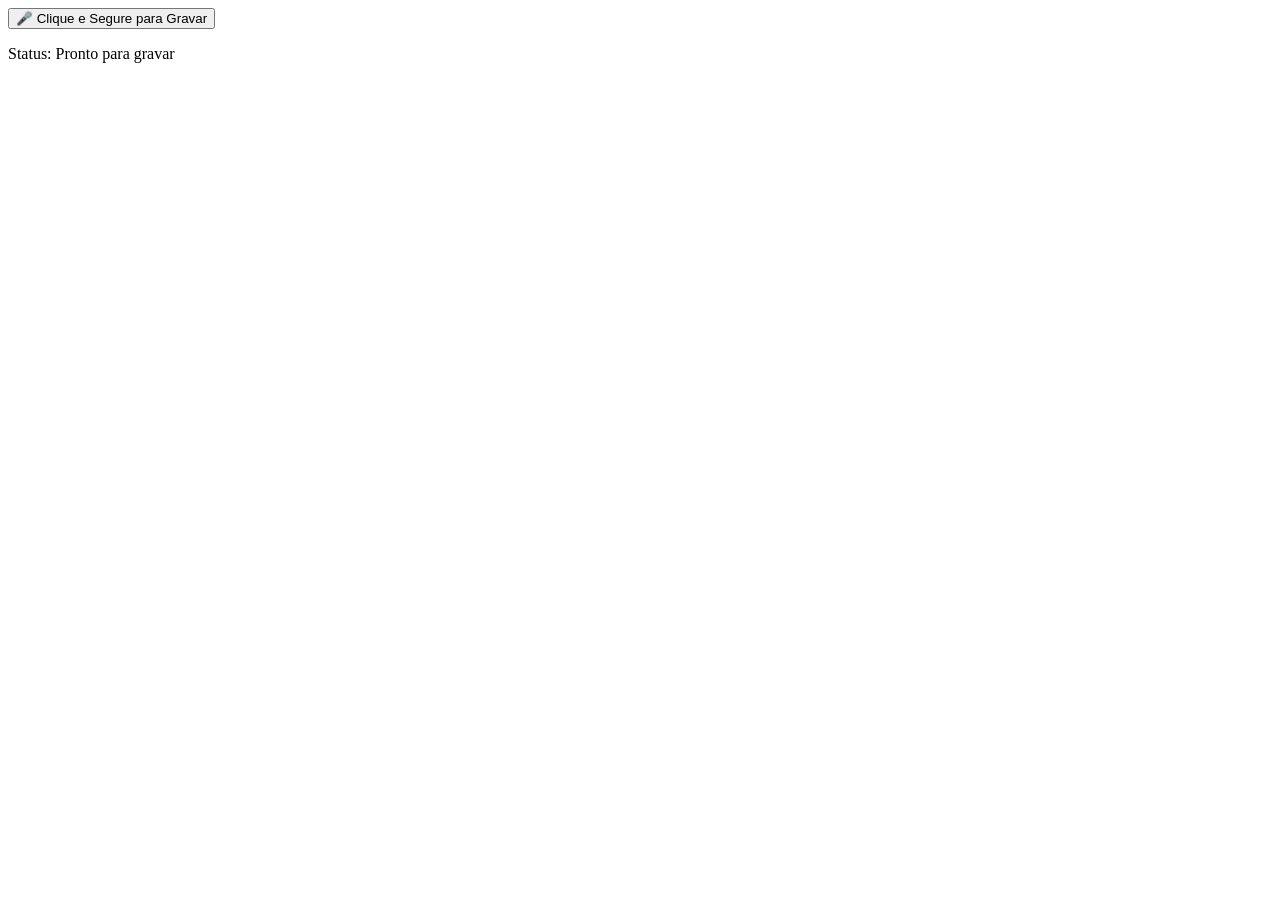
==== index.html @ 508bb2e9 "Add files via upload" ====
<!DOCTYPE html>
<html lang="pt-BR">
<head>
    <meta charset="UTF-8">
    <meta name="viewport" content="width=device-width, initial-scale=1.0">
    <title>Simulador de Gravador de Áudio</title>
    <link rel="stylesheet" href="css/style.css">
    <link rel="manifest" href="manifest.json">
</head>
<body>

    <div class="container-gravador">
        
        <!-- Botão que para clicar em gravar -->
        <button id="btn-gravador">
            🎤 Clique e Segure para Gravar
        </button>

        <!-- Elemento visual para mostrar o status -->
        <p id="status-gravacao">
            Status: Pronto para gravar
        </p>

    </div>

    <script src="js/script.js"></script>

</body>
</html>
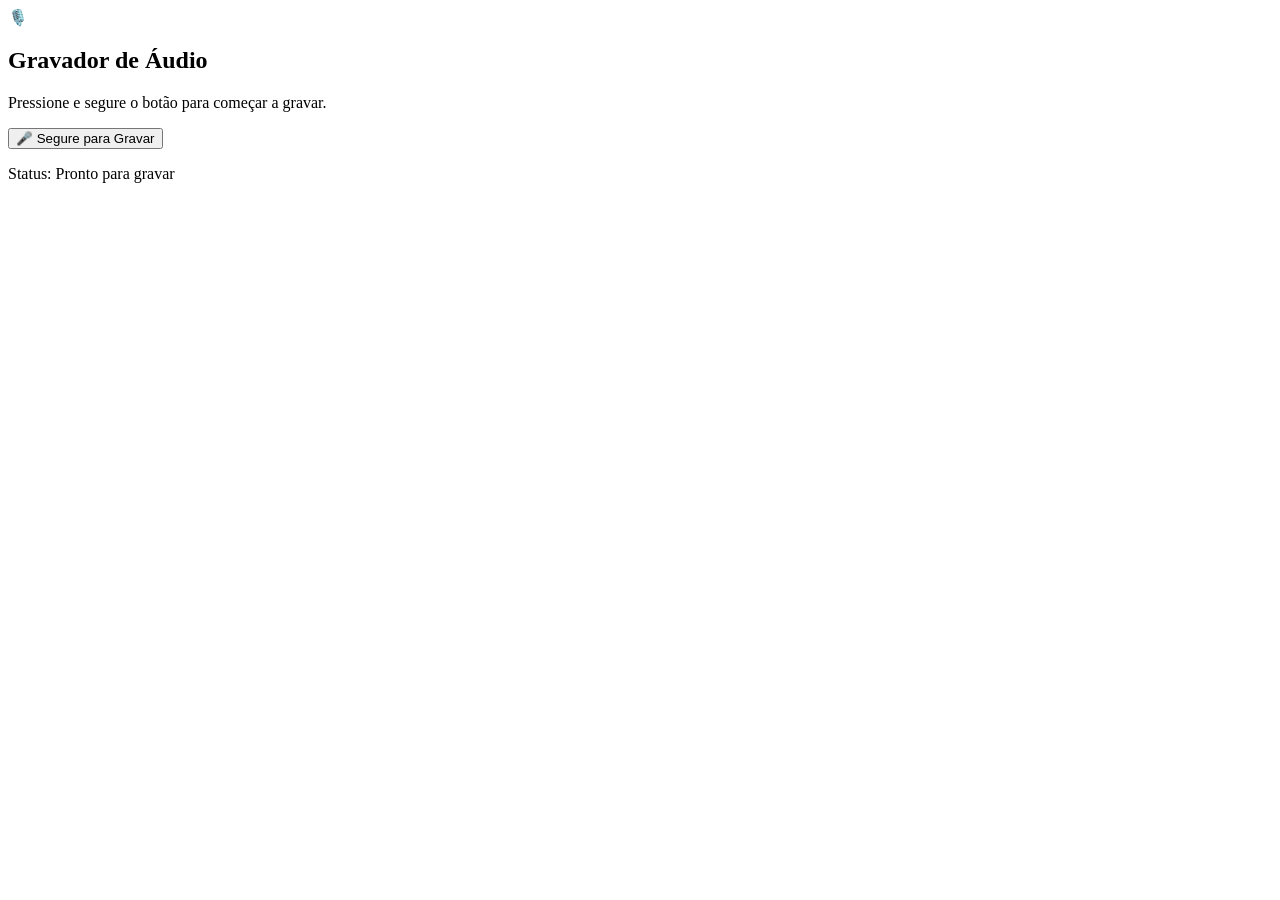
==== commit b5b72589: "Add files via upload" ====
--- a/index.html
+++ b/index.html
@@ -1,29 +1,60 @@
 <!DOCTYPE html>
 <html lang="pt-BR">
+
 <head>
     <meta charset="UTF-8">
     <meta name="viewport" content="width=device-width, initial-scale=1.0">
-    <title>Simulador de Gravador de Áudio</title>
+
+    <title>Gravador de Áudio</title>
+
     <link rel="stylesheet" href="css/style.css">
+
     <link rel="manifest" href="manifest.json">
+
+    <link rel="icon" type="image/png" href="icons/launchericon-192x192.png">
 </head>
+
 <body>
 
-    <div class="container-gravador">
-        
-        <!-- Botão que para clicar em gravar -->
-        <button id="btn-gravador">
-            🎤 Clique e Segure para Gravar
-        </button>
+    <main class="container-gravador">
 
-        <!-- Elemento visual para mostrar o status -->
-        <p id="status-gravacao">
-            Status: Pronto para gravar
-        </p>
+        <section class="painel-gravador">
 
-    </div>
+            <div class="icone-gravador">
+                🎙️
+            </div>
+
+            <h1>Gravador de Áudio</h1>
+
+            <p class="descricao">
+                Pressione e segure o botão para começar a gravar.
+            </p>
+
+            <div class="area-gravacao">
+
+                <button id="btn-gravador" type="button">
+                    <span class="icone-botao">🎤</span>
+                    <span>Segure para Gravar</span>
+                </button>
+
+            </div>
+
+            <div class="status-container">
+
+                <span class="indicador-status"></span>
+
+                <p id="status-gravacao">
+                    Status: Pronto para gravar
+                </p>
+
+            </div>
+
+        </section>
+
+    </main>
 
     <script src="js/script.js"></script>
 
 </body>
+
 </html>
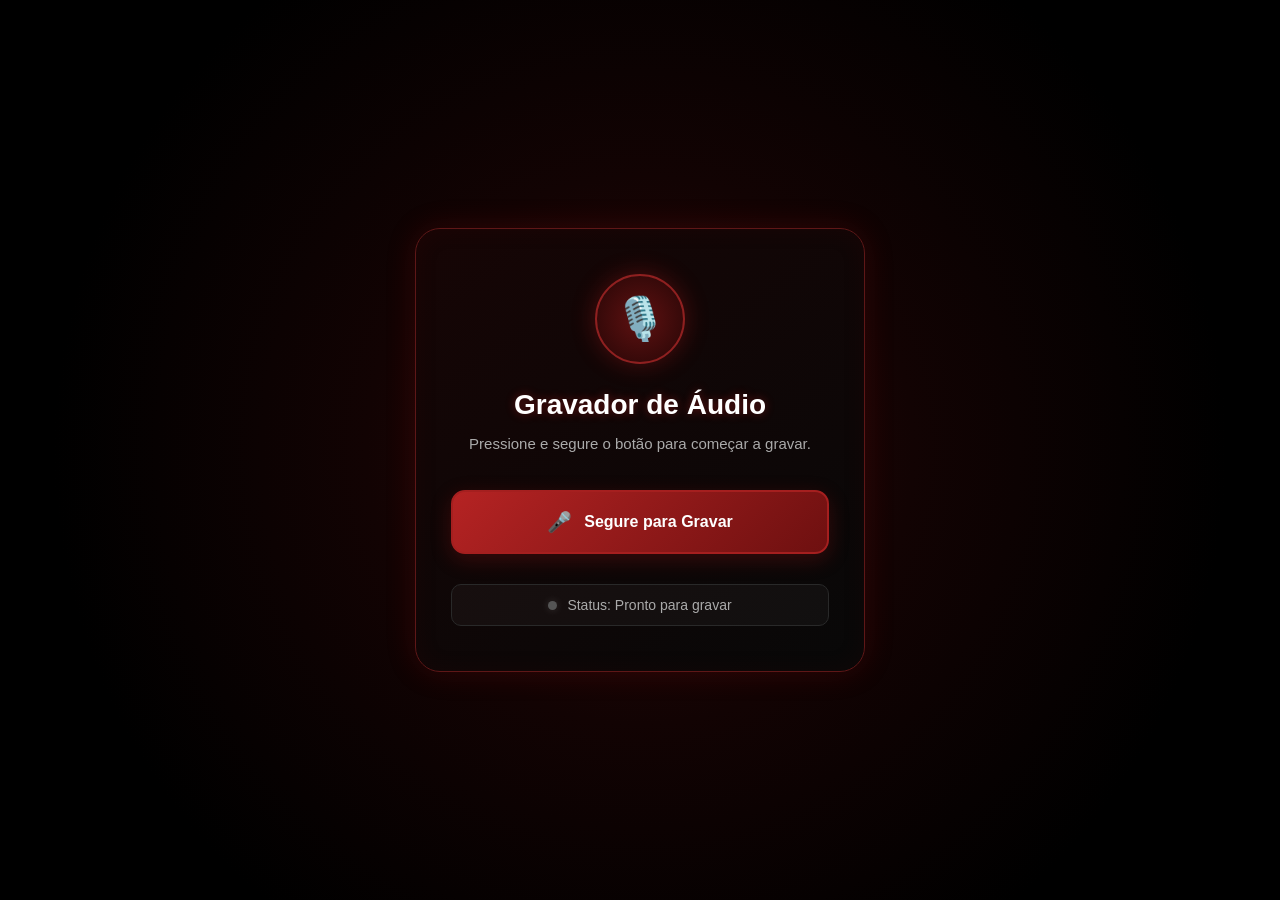
==== commit d30bca3c: "Add audio player to index.html Added audio player element to the HTML structure." ====
--- a/index.html
+++ b/index.html
@@ -11,7 +11,7 @@
 
     <link rel="manifest" href="manifest.json">
 
-    <link rel="icon" type="image/png" href="icons/launchericon-192x192.png">
+    <link rel="icon" type="image/png" href="icons/icon-192.png">
 </head>
 
 <body>
@@ -29,6 +29,8 @@
             <p class="descricao">
                 Pressione e segure o botão para começar a gravar.
             </p>
+
+            <audio id ="player-audio" controls style = "margin-top:15px; display: none;"></audio>
 
             <div class="area-gravacao">
 
@@ -57,4 +59,4 @@
 
 </body>
 
-</html>+</html>
--- a/css/style.css
+++ b/css/style.css
@@ -0,0 +1,241 @@
+* {
+    margin: 0;
+    padding: 0;
+    box-sizing: border-box;
+}
+
+body {
+    min-height: 100vh;
+
+    display: flex;
+    justify-content: center;
+    align-items: center;
+
+    background:
+        radial-gradient(circle at center, #2a0808 0%, #120303 35%, #000000 75%);
+
+    font-family: Arial, Helvetica, sans-serif;
+
+    color: white;
+}
+
+
+/* CONTAINER PRINCIPAL */
+
+.container-gravador {
+    width: 100%;
+    max-width: 500px;
+
+    padding: 25px;
+}
+
+
+/* PAINEL */
+
+.painel-gravador {
+    position: relative;
+
+    padding: 45px 35px;
+
+    text-align: center;
+
+    background:
+        linear-gradient(145deg, #160505, #080808);
+
+    border: 1px solid #5e1717;
+
+    border-radius: 25px;
+
+    box-shadow:
+        0 0 30px rgba(180, 20, 20, 0.18),
+        inset 0 0 25px rgba(120, 0, 0, 0.08);
+}
+
+
+/* ÍCONE */
+
+.icone-gravador {
+    width: 90px;
+    height: 90px;
+
+    margin: 0 auto 25px;
+
+    display: flex;
+    align-items: center;
+    justify-content: center;
+
+    font-size: 42px;
+
+    background:
+        radial-gradient(circle, #5f1111, #250606);
+
+    border: 2px solid #8f2020;
+
+    border-radius: 50%;
+
+    box-shadow:
+        0 0 25px rgba(220, 30, 30, 0.3);
+}
+
+
+/* TÍTULO */
+
+h1 {
+    margin-bottom: 12px;
+
+    font-size: 28px;
+
+    color: #ffffff;
+
+    text-shadow:
+        0 0 10px rgba(255, 40, 40, 0.35);
+}
+
+
+/* DESCRIÇÃO */
+
+.descricao {
+    margin-bottom: 35px;
+
+    color: #aaa;
+
+    font-size: 15px;
+
+    line-height: 1.5;
+}
+
+
+/* ÁREA DO BOTÃO */
+
+.area-gravacao {
+    display: flex;
+    justify-content: center;
+}
+
+
+/* BOTÃO */
+
+#btn-gravador {
+    width: 100%;
+
+    padding: 18px 25px;
+
+    display: flex;
+    align-items: center;
+    justify-content: center;
+    gap: 12px;
+
+    border: 2px solid #a51f1f;
+    border-radius: 14px;
+
+    background:
+        linear-gradient(135deg, #b52323, #6e1010);
+
+    color: white;
+
+    font-size: 16px;
+    font-weight: bold;
+
+    cursor: pointer;
+
+    box-shadow:
+        0 6px 20px rgba(180, 20, 20, 0.25);
+
+    transition:
+        transform 0.2s,
+        box-shadow 0.2s,
+        background 0.2s;
+}
+
+
+/* HOVER */
+
+#btn-gravador:hover {
+    background:
+        linear-gradient(135deg, #d12b2b, #851313);
+
+    transform: translateY(-2px);
+
+    box-shadow:
+        0 8px 25px rgba(220, 30, 30, 0.4);
+}
+
+
+/* CLIQUE */
+
+#btn-gravador:active {
+    transform: scale(0.97);
+}
+
+
+/* ÍCONE DO BOTÃO */
+
+.icone-botao {
+    font-size: 20px;
+}
+
+
+/* STATUS */
+
+.status-container {
+    margin-top: 30px;
+
+    display: flex;
+    align-items: center;
+    justify-content: center;
+    gap: 10px;
+
+    padding: 12px;
+
+    background: rgba(255, 255, 255, 0.03);
+
+    border: 1px solid #292929;
+
+    border-radius: 10px;
+}
+
+
+/* BOLINHA DO STATUS */
+
+.indicador-status {
+    width: 9px;
+    height: 9px;
+
+    border-radius: 50%;
+
+    background: #555;
+
+    box-shadow: 0 0 8px rgba(255, 255, 255, 0.15);
+}
+
+
+/* TEXTO DO STATUS */
+
+#status-gravacao {
+    color: #aaa;
+
+    font-size: 14px;
+}
+
+
+/* RESPONSIVIDADE */
+
+@media (max-width: 500px) {
+
+    .container-gravador {
+        padding: 15px;
+    }
+
+    .painel-gravador {
+        padding: 35px 22px;
+    }
+
+    h1 {
+        font-size: 24px;
+    }
+
+    .descricao {
+        font-size: 14px;
+    }
+
+}
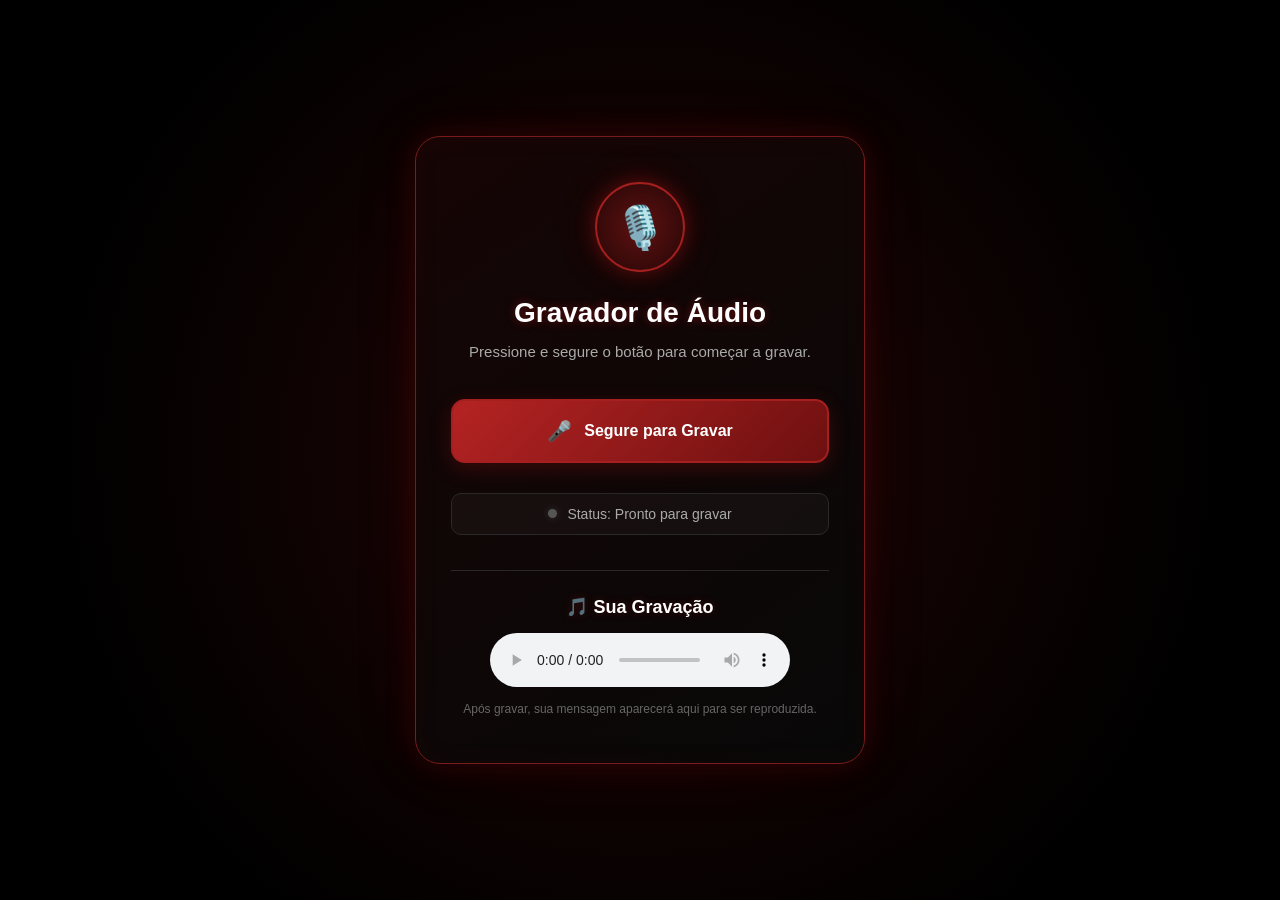
==== commit fd2ebaf6: "Enhance audio recorder with playback section Added audio playback area for recorded messages." ====
--- a/index.html
+++ b/index.html
@@ -30,13 +30,14 @@
                 Pressione e segure o botão para começar a gravar.
             </p>
 
-            <audio id ="player-audio" controls style = "margin-top:15px; display: none;"></audio>
-
             <div class="area-gravacao">
 
                 <button id="btn-gravador" type="button">
+
                     <span class="icone-botao">🎤</span>
+
                     <span>Segure para Gravar</span>
+
                 </button>
 
             </div>
@@ -51,6 +52,23 @@
 
             </div>
 
+
+            <!-- ÁREA DO ÁUDIO -->
+
+            <div class="area-audio">
+
+                <div class="titulo-audio">
+                    🎵 Sua Gravação
+                </div>
+
+                <audio id="player-audio" controls></audio>
+
+                <p class="info-audio">
+                    Após gravar, sua mensagem aparecerá aqui para ser reproduzida.
+                </p>
+
+            </div>
+
         </section>
 
     </main>
--- a/css/style.css
+++ b/css/style.css
@@ -20,7 +20,9 @@
 }
 
 
-/* CONTAINER PRINCIPAL */
+/* ========================================
+   CONTAINER PRINCIPAL
+======================================== */
 
 .container-gravador {
     width: 100%;
@@ -30,7 +32,9 @@
 }
 
 
-/* PAINEL */
+/* ========================================
+   PAINEL
+======================================== */
 
 .painel-gravador {
     position: relative;
@@ -42,17 +46,20 @@
     background:
         linear-gradient(145deg, #160505, #080808);
 
-    border: 1px solid #5e1717;
+    border: 1px solid #7a1b1b;
 
     border-radius: 25px;
 
     box-shadow:
         0 0 30px rgba(180, 20, 20, 0.18),
+        0 0 70px rgba(120, 0, 0, 0.08),
         inset 0 0 25px rgba(120, 0, 0, 0.08);
 }
 
 
-/* ÍCONE */
+/* ========================================
+   ÍCONE DO GRAVADOR
+======================================== */
 
 .icone-gravador {
     width: 90px;
@@ -69,16 +76,34 @@
     background:
         radial-gradient(circle, #5f1111, #250606);
 
-    border: 2px solid #8f2020;
+    border: 2px solid #a51f1f;
 
     border-radius: 50%;
 
     box-shadow:
-        0 0 25px rgba(220, 30, 30, 0.3);
-}
-
-
-/* TÍTULO */
+        0 0 20px rgba(220, 30, 30, 0.35),
+        0 0 45px rgba(180, 20, 20, 0.12);
+
+    transition: 0.3s ease;
+}
+
+
+/* Efeito ao passar o mouse */
+
+.icone-gravador:hover {
+    transform: scale(1.05);
+
+    border-color: #d12b2b;
+
+    box-shadow:
+        0 0 30px rgba(220, 30, 30, 0.55),
+        0 0 60px rgba(180, 20, 20, 0.2);
+}
+
+
+/* ========================================
+   TÍTULO
+======================================== */
 
 h1 {
     margin-bottom: 12px;
@@ -92,7 +117,9 @@
 }
 
 
-/* DESCRIÇÃO */
+/* ========================================
+   DESCRIÇÃO
+======================================== */
 
 .descricao {
     margin-bottom: 35px;
@@ -105,7 +132,9 @@
 }
 
 
-/* ÁREA DO BOTÃO */
+/* ========================================
+   ÁREA DO BOTÃO
+======================================== */
 
 .area-gravacao {
     display: flex;
@@ -113,7 +142,9 @@
 }
 
 
-/* BOTÃO */
+/* ========================================
+   BOTÃO
+======================================== */
 
 #btn-gravador {
     width: 100%;
@@ -123,9 +154,11 @@
     display: flex;
     align-items: center;
     justify-content: center;
+
     gap: 12px;
 
     border: 2px solid #a51f1f;
+
     border-radius: 14px;
 
     background:
@@ -148,7 +181,9 @@
 }
 
 
-/* HOVER */
+/* ========================================
+   HOVER DO BOTÃO
+======================================== */
 
 #btn-gravador:hover {
     background:
@@ -161,21 +196,65 @@
 }
 
 
-/* CLIQUE */
+/* ========================================
+   CLIQUE
+======================================== */
 
 #btn-gravador:active {
     transform: scale(0.97);
 }
 
 
-/* ÍCONE DO BOTÃO */
+/* ========================================
+   BOTÃO ENQUANTO ESTÁ GRAVANDO
+======================================== */
+
+#btn-gravador.gravando {
+    background:
+        linear-gradient(135deg, #8d1010, #4d0505);
+
+    border-color: #d12b2b;
+
+    animation: pulsarBotao 1.2s infinite;
+
+    box-shadow:
+        0 0 25px rgba(220, 30, 30, 0.55);
+}
+
+
+/* Animação do botão */
+
+@keyframes pulsarBotao {
+
+    0% {
+        box-shadow:
+            0 0 10px rgba(220, 30, 30, 0.3);
+    }
+
+    50% {
+        box-shadow:
+            0 0 30px rgba(220, 30, 30, 0.7);
+    }
+
+    100% {
+        box-shadow:
+            0 0 10px rgba(220, 30, 30, 0.3);
+    }
+}
+
+
+/* ========================================
+   ÍCONE DO BOTÃO
+======================================== */
 
 .icone-botao {
     font-size: 20px;
 }
 
 
-/* STATUS */
+/* ========================================
+   STATUS
+======================================== */
 
 .status-container {
     margin-top: 30px;
@@ -183,6 +262,7 @@
     display: flex;
     align-items: center;
     justify-content: center;
+
     gap: 10px;
 
     padding: 12px;
@@ -192,10 +272,14 @@
     border: 1px solid #292929;
 
     border-radius: 10px;
-}
-
-
-/* BOLINHA DO STATUS */
+
+    transition: 0.3s ease;
+}
+
+
+/* ========================================
+   BOLINHA DO STATUS
+======================================== */
 
 .indicador-status {
     width: 9px;
@@ -205,11 +289,59 @@
 
     background: #555;
 
-    box-shadow: 0 0 8px rgba(255, 255, 255, 0.15);
-}
-
-
-/* TEXTO DO STATUS */
+    box-shadow:
+        0 0 8px rgba(255, 255, 255, 0.15);
+
+    transition: 0.3s ease;
+}
+
+
+/* ========================================
+   STATUS DURANTE A GRAVAÇÃO
+======================================== */
+
+.status-container.gravando {
+    border-color: #5e1717;
+
+    background: rgba(120, 0, 0, 0.08);
+}
+
+
+/* Bolinha vermelha */
+
+.status-container.gravando .indicador-status {
+    background: #e32626;
+
+    box-shadow:
+        0 0 8px #e32626,
+        0 0 18px rgba(227, 38, 38, 0.7);
+
+    animation: pulsarStatus 1s infinite;
+}
+
+
+@keyframes pulsarStatus {
+
+    0% {
+        opacity: 1;
+        transform: scale(1);
+    }
+
+    50% {
+        opacity: 0.4;
+        transform: scale(0.75);
+    }
+
+    100% {
+        opacity: 1;
+        transform: scale(1);
+    }
+}
+
+
+/* ========================================
+   TEXTO DO STATUS
+======================================== */
 
 #status-gravacao {
     color: #aaa;
@@ -218,7 +350,90 @@
 }
 
 
-/* RESPONSIVIDADE */
+/* ========================================
+   ÁREA DA GRAVAÇÃO
+======================================== */
+
+.area-audio {
+    width: 100%;
+
+    margin-top: 35px;
+
+    padding-top: 25px;
+
+    border-top: 1px solid #292929;
+}
+
+
+/* ========================================
+   TÍTULO "SUA GRAVAÇÃO"
+======================================== */
+
+.titulo-audio {
+    margin-bottom: 15px;
+
+    display: flex;
+    align-items: center;
+    justify-content: center;
+
+    gap: 8px;
+
+    color: #ffffff;
+
+    font-size: 18px;
+    font-weight: bold;
+
+    text-shadow:
+        0 0 8px rgba(220, 30, 30, 0.25);
+}
+
+
+/* ========================================
+   PLAYER DE ÁUDIO
+======================================== */
+
+#audioPlayer {
+    width: 100%;
+
+    height: 48px;
+
+    border-radius: 10px;
+
+    background: #111;
+
+    accent-color: #c52222;
+
+    outline: none;
+}
+
+
+/* ========================================
+   TEXTO ABAIXO DO PLAYER
+======================================== */
+
+.info-audio {
+    margin-top: 10px;
+
+    color: #666;
+
+    font-size: 12px;
+
+    line-height: 1.4;
+}
+
+
+/* ========================================
+   ÁUDIO ESCONDIDO ANTES DA GRAVAÇÃO
+======================================== */
+
+.area-audio.escondido {
+    display: none;
+}
+
+
+/* ========================================
+   RESPONSIVIDADE
+======================================== */
 
 @media (max-width: 500px) {
 
@@ -238,4 +453,15 @@
         font-size: 14px;
     }
 
-}+    #btn-gravador {
+        padding: 16px 20px;
+    }
+
+    .icone-gravador {
+        width: 80px;
+        height: 80px;
+
+        font-size: 36px;
+    }
+
+}
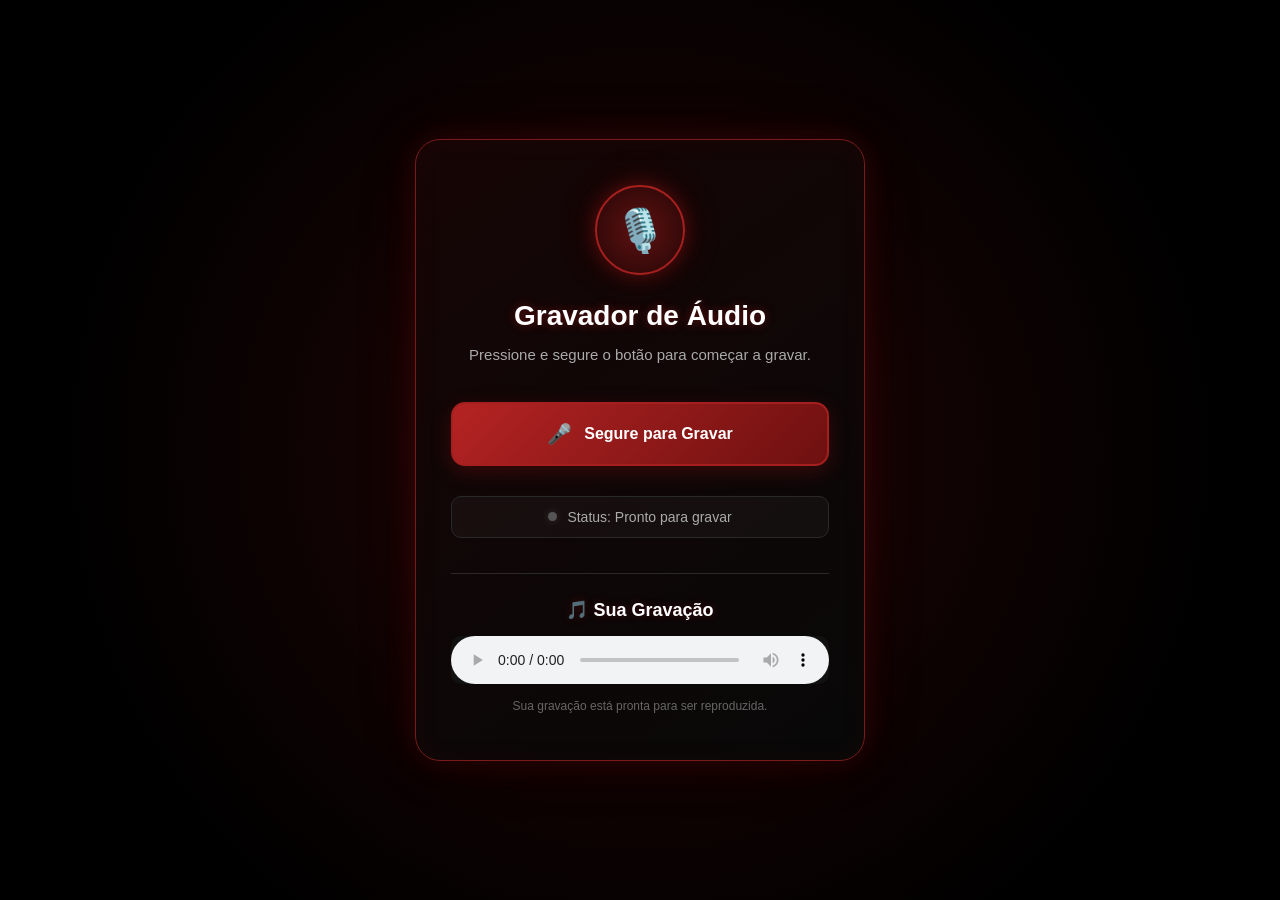
==== commit 61f6ad68: "Refactor index.html with comments and button updates Updated HTML structure with comments and improv" ====
--- a/index.html
+++ b/index.html
@@ -20,28 +20,41 @@
 
         <section class="painel-gravador">
 
+            <!-- ÍCONE -->
             <div class="icone-gravador">
                 🎙️
             </div>
 
+
+            <!-- TÍTULO -->
             <h1>Gravador de Áudio</h1>
 
+
+            <!-- DESCRIÇÃO -->
             <p class="descricao">
                 Pressione e segure o botão para começar a gravar.
             </p>
 
+
+            <!-- BOTÃO -->
             <div class="area-gravacao">
 
                 <button id="btn-gravador" type="button">
 
-                    <span class="icone-botao">🎤</span>
+                    <span class="icone-botao">
+                        🎤
+                    </span>
 
-                    <span>Segure para Gravar</span>
+                    <span id="texto-botao">
+                        Segure para Gravar
+                    </span>
 
                 </button>
 
             </div>
 
+
+            <!-- STATUS -->
             <div class="status-container">
 
                 <span class="indicador-status"></span>
@@ -53,18 +66,20 @@
             </div>
 
 
-            <!-- ÁREA DO ÁUDIO -->
-
+            <!-- ÁREA DA GRAVAÇÃO -->
             <div class="area-audio">
 
                 <div class="titulo-audio">
                     🎵 Sua Gravação
                 </div>
 
+
+                <!-- PLAYER -->
                 <audio id="player-audio" controls></audio>
 
+
                 <p class="info-audio">
-                    Após gravar, sua mensagem aparecerá aqui para ser reproduzida.
+                    Sua gravação está pronta para ser reproduzida.
                 </p>
 
             </div>
@@ -73,6 +88,7 @@
 
     </main>
 
+
     <script src="js/script.js"></script>
 
 </body>
--- a/css/style.css
+++ b/css/style.css
@@ -392,18 +392,12 @@
    PLAYER DE ÁUDIO
 ======================================== */
 
-#audioPlayer {
+#player-audio {
     width: 100%;
-
     height: 48px;
-
     border-radius: 10px;
-
     background: #111;
-
     accent-color: #c52222;
-
-    outline: none;
 }
 
 
